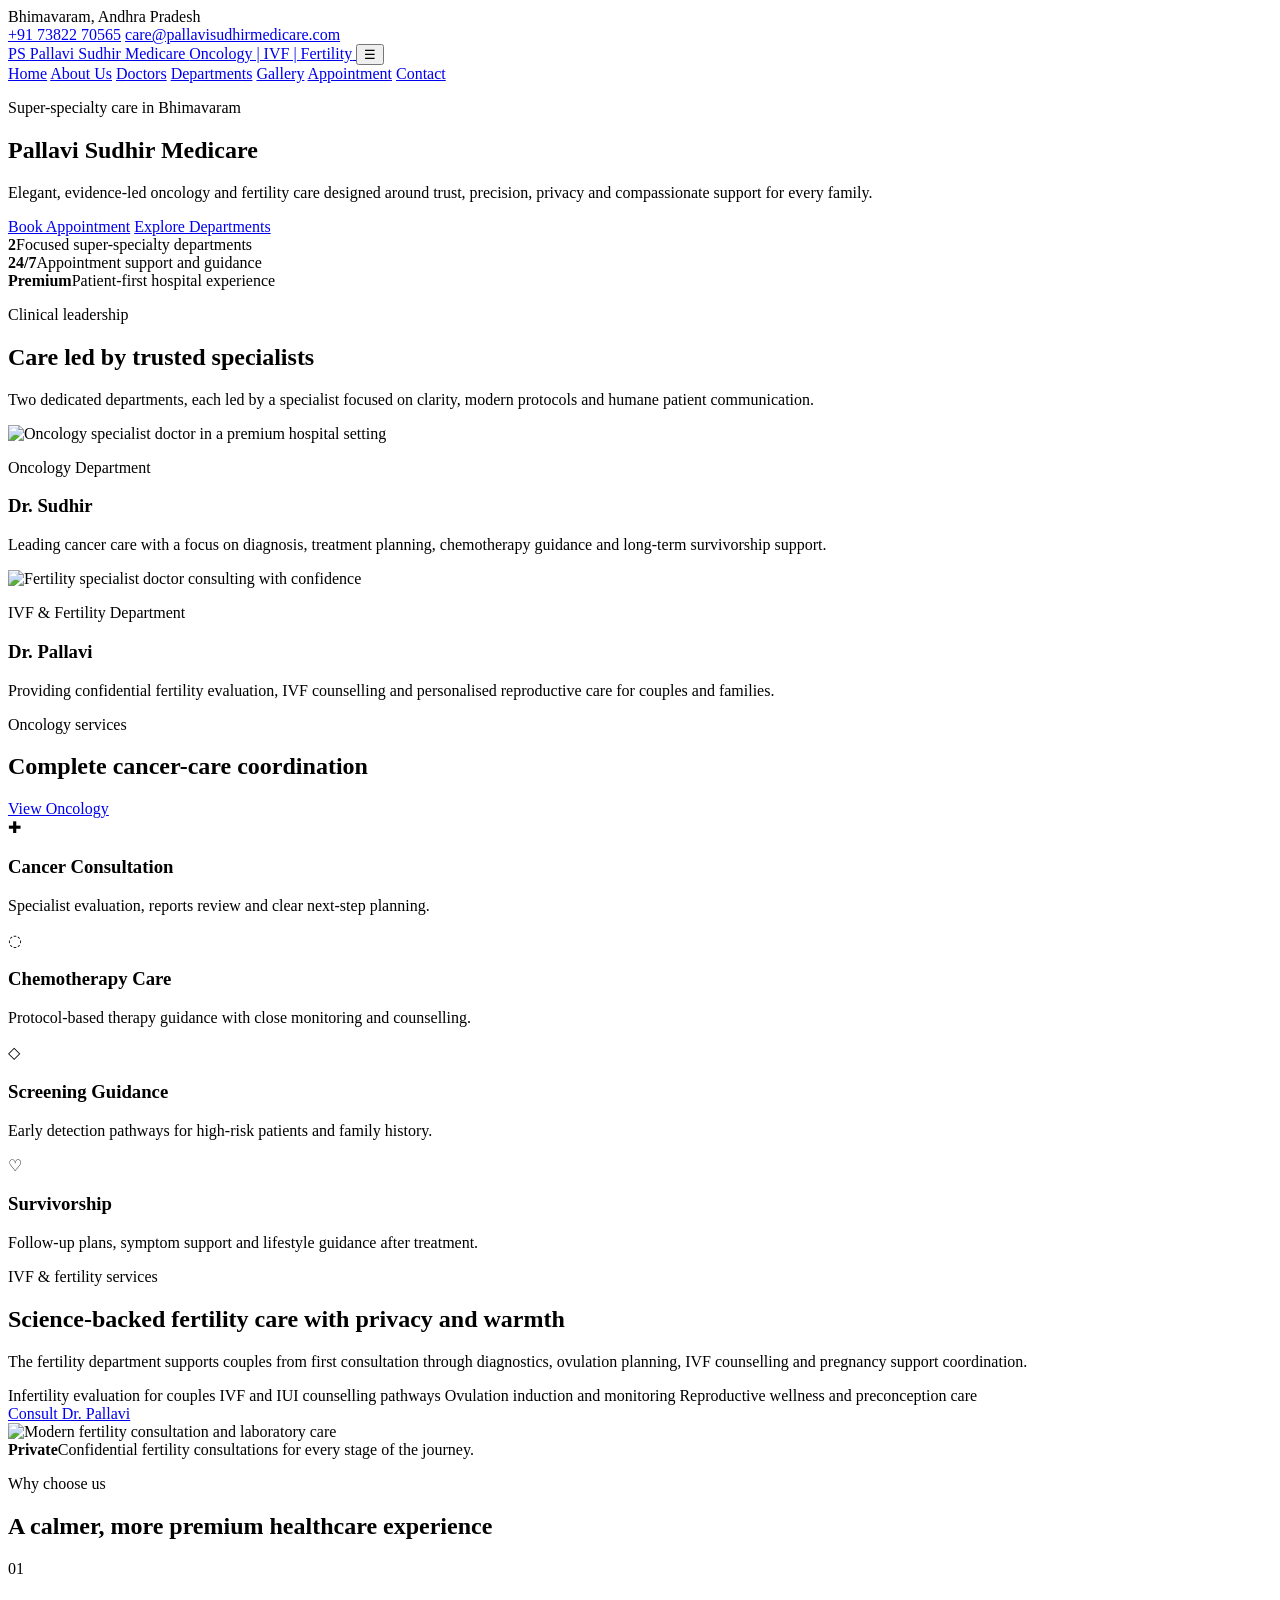
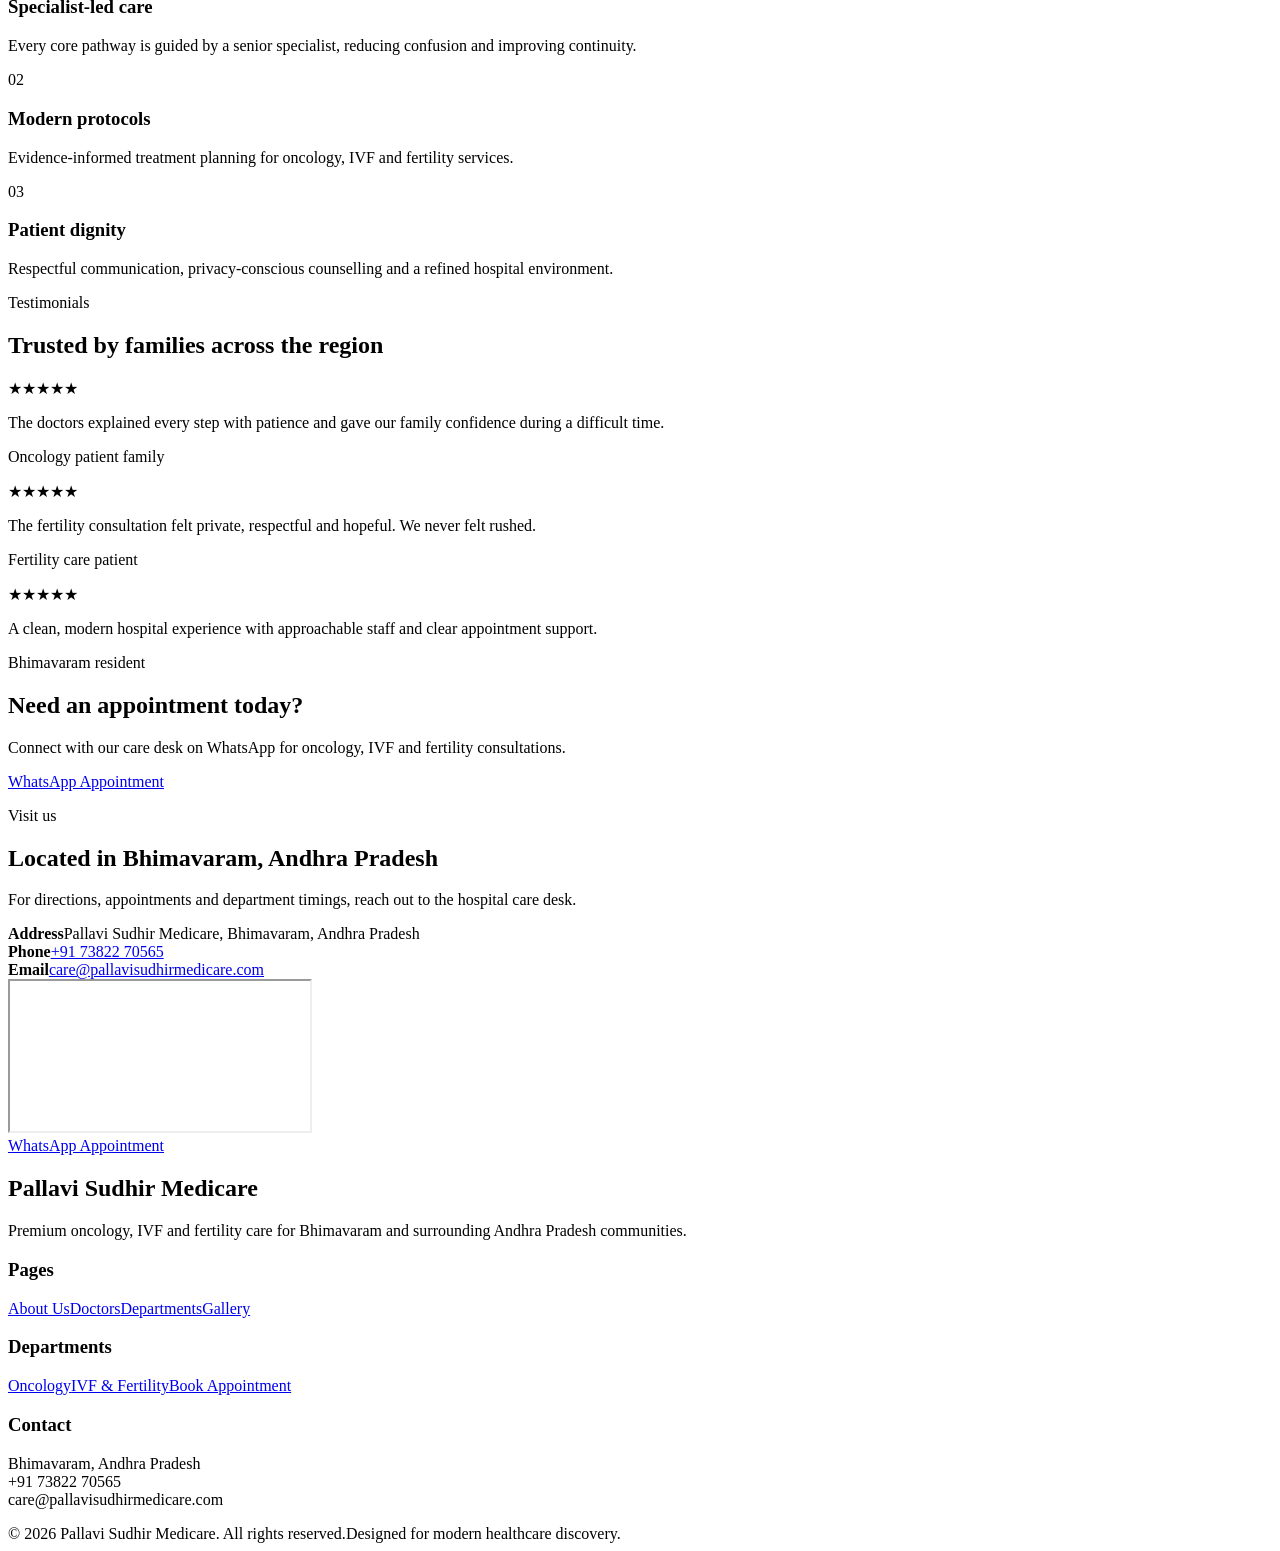
==== index.html @ 3f9d1e71 "Add files via upload" ====
<!doctype html>
<html lang="en">
<head>
  <meta charset="utf-8">
  <meta name="viewport" content="width=device-width, initial-scale=1">
  <title>Pallavi Sudhir Medicare | Oncology, IVF & Fertility Hospital in Bhimavaram</title>
  <meta name="description" content="Pallavi Sudhir Medicare in Bhimavaram, Andhra Pradesh offers advanced oncology care led by Dr. Sudhir and IVF & fertility care led by Dr. Pallavi.">
  <meta name="keywords" content="Pallavi Sudhir Medicare, Bhimavaram hospital, oncology Bhimavaram, IVF Bhimavaram, fertility specialist Andhra Pradesh">
  <meta property="og:title" content="Pallavi Sudhir Medicare">
  <meta property="og:description" content="Premium oncology, IVF and fertility care in Bhimavaram, Andhra Pradesh.">
  <meta property="og:type" content="website">
  <link rel="preconnect" href="https://fonts.googleapis.com">
  <link rel="preconnect" href="https://fonts.gstatic.com" crossorigin>
  <link href="https://fonts.googleapis.com/css2?family=Inter:wght@400;600;700;800;900&family=Playfair+Display:wght@700;800&display=swap" rel="stylesheet">
  <link rel="stylesheet" href="assets/css/styles.css">
</head>
<body>
  <header class="topbar">
    <div class="container">
      <span>Bhimavaram, Andhra Pradesh</span>
      <div class="topbar-links">
        <a href="tel:+917382270565">+91 73822 70565</a>
        <a href="mailto:care@pallavisudhirmedicare.com">care@pallavisudhirmedicare.com</a>
      </div>
    </div>
  </header>

  <nav class="nav" aria-label="Main navigation">
    <div class="container">
      <a class="brand" href="index.html" aria-label="Pallavi Sudhir Medicare home">
        <span class="brand-mark">PS</span>
        <span class="brand-name">Pallavi Sudhir Medicare <span class="brand-line">Oncology | IVF | Fertility</span></span>
      </a>
      <button class="menu-toggle" type="button" aria-expanded="false" aria-label="Open menu">☰</button>
      <div class="nav-links">
        <a class="active" href="index.html">Home</a>
        <a href="about.html">About Us</a>
        <a href="doctors.html">Doctors</a>
        <a href="departments.html">Departments</a>
        <a href="gallery.html">Gallery</a>
        <a href="appointment.html">Appointment</a>
        <a href="contact.html">Contact</a>
      </div>
    </div>
  </nav>

  <main>
    <section class="hero">
      <div class="container hero-content">
        <p class="eyebrow">Super-specialty care in Bhimavaram</p>
        <h1>Pallavi Sudhir Medicare</h1>
        <p>Elegant, evidence-led oncology and fertility care designed around trust, precision, privacy and compassionate support for every family.</p>
        <div class="hero-actions">
          <a class="btn btn-primary" href="appointment.html">Book Appointment</a>
          <a class="btn btn-light" href="departments.html">Explore Departments</a>
        </div>
      </div>
    </section>

    <div class="hero-stats" aria-label="Hospital highlights">
      <div class="stat"><strong>2</strong><span>Focused super-specialty departments</span></div>
      <div class="stat"><strong>24/7</strong><span>Appointment support and guidance</span></div>
      <div class="stat"><strong>Premium</strong><span>Patient-first hospital experience</span></div>
    </div>

    <section class="section" id="doctors">
      <div class="container">
        <div class="section-head">
          <div>
            <p class="section-kicker">Clinical leadership</p>
            <h2>Care led by trusted specialists</h2>
          </div>
          <p>Two dedicated departments, each led by a specialist focused on clarity, modern protocols and humane patient communication.</p>
        </div>
        <div class="grid-2">
          <article class="card doctor-card">
            <img src="https://images.unsplash.com/photo-1622253692010-333f2da6031d?auto=format&fit=crop&w=900&q=85" alt="Oncology specialist doctor in a premium hospital setting">
            <div class="card-body">
              <p class="doctor-meta">Oncology Department</p>
              <h3>Dr. Sudhir</h3>
              <p>Leading cancer care with a focus on diagnosis, treatment planning, chemotherapy guidance and long-term survivorship support.</p>
            </div>
          </article>
          <article class="card doctor-card">
            <img src="https://images.unsplash.com/photo-1559839734-2b71ea197ec2?auto=format&fit=crop&w=900&q=85" alt="Fertility specialist doctor consulting with confidence">
            <div class="card-body">
              <p class="doctor-meta">IVF & Fertility Department</p>
              <h3>Dr. Pallavi</h3>
              <p>Providing confidential fertility evaluation, IVF counselling and personalised reproductive care for couples and families.</p>
            </div>
          </article>
        </div>
      </div>
    </section>

    <section class="section section-soft">
      <div class="container">
        <div class="section-head">
          <div>
            <p class="section-kicker">Oncology services</p>
            <h2>Complete cancer-care coordination</h2>
          </div>
          <a class="btn btn-outline" href="departments.html#oncology">View Oncology</a>
        </div>
        <div class="grid-4">
          <article class="card service-card"><div class="icon">✚</div><h3>Cancer Consultation</h3><p>Specialist evaluation, reports review and clear next-step planning.</p></article>
          <article class="card service-card"><div class="icon">◌</div><h3>Chemotherapy Care</h3><p>Protocol-based therapy guidance with close monitoring and counselling.</p></article>
          <article class="card service-card"><div class="icon">◇</div><h3>Screening Guidance</h3><p>Early detection pathways for high-risk patients and family history.</p></article>
          <article class="card service-card"><div class="icon">♡</div><h3>Survivorship</h3><p>Follow-up plans, symptom support and lifestyle guidance after treatment.</p></article>
        </div>
      </div>
    </section>

    <section class="section">
      <div class="container split">
        <div>
          <p class="section-kicker">IVF & fertility services</p>
          <h2>Science-backed fertility care with privacy and warmth</h2>
          <p class="lead">The fertility department supports couples from first consultation through diagnostics, ovulation planning, IVF counselling and pregnancy support coordination.</p>
          <div class="feature-list">
            <span>Infertility evaluation for couples</span>
            <span>IVF and IUI counselling pathways</span>
            <span>Ovulation induction and monitoring</span>
            <span>Reproductive wellness and preconception care</span>
          </div>
          <div class="section-actions">
            <a class="btn btn-primary" href="appointment.html">Consult Dr. Pallavi</a>
          </div>
        </div>
        <div class="image-stack">
          <img src="https://images.unsplash.com/photo-1579684385127-1ef15d508118?auto=format&fit=crop&w=1100&q=85" alt="Modern fertility consultation and laboratory care">
          <div class="floating-panel"><strong>Private</strong><span>Confidential fertility consultations for every stage of the journey.</span></div>
        </div>
      </div>
    </section>

    <section class="section section-soft">
      <div class="container">
        <div class="section-head">
          <div>
            <p class="section-kicker">Why choose us</p>
            <h2>A calmer, more premium healthcare experience</h2>
          </div>
        </div>
        <div class="grid-3">
          <article class="card service-card"><div class="icon">01</div><h3>Specialist-led care</h3><p>Every core pathway is guided by a senior specialist, reducing confusion and improving continuity.</p></article>
          <article class="card service-card"><div class="icon">02</div><h3>Modern protocols</h3><p>Evidence-informed treatment planning for oncology, IVF and fertility services.</p></article>
          <article class="card service-card"><div class="icon">03</div><h3>Patient dignity</h3><p>Respectful communication, privacy-conscious counselling and a refined hospital environment.</p></article>
        </div>
      </div>
    </section>

    <section class="section">
      <div class="container">
        <div class="section-head">
          <div>
            <p class="section-kicker">Testimonials</p>
            <h2>Trusted by families across the region</h2>
          </div>
        </div>
        <div class="grid-3">
          <article class="card testimonial"><div class="stars">★★★★★</div><p class="quote">The doctors explained every step with patience and gave our family confidence during a difficult time.</p><p class="author">Oncology patient family</p></article>
          <article class="card testimonial"><div class="stars">★★★★★</div><p class="quote">The fertility consultation felt private, respectful and hopeful. We never felt rushed.</p><p class="author">Fertility care patient</p></article>
          <article class="card testimonial"><div class="stars">★★★★★</div><p class="quote">A clean, modern hospital experience with approachable staff and clear appointment support.</p><p class="author">Bhimavaram resident</p></article>
        </div>
      </div>
    </section>

    <section class="cta-band">
      <div class="container">
        <div>
          <h2>Need an appointment today?</h2>
          <p>Connect with our care desk on WhatsApp for oncology, IVF and fertility consultations.</p>
        </div>
        <a class="btn btn-light" href="https://wa.me/917382270565?text=Hello%20Pallavi%20Sudhir%20Medicare%2C%20I%20would%20like%20to%20book%20an%20appointment.">WhatsApp Appointment</a>
      </div>
    </section>

    <section class="section" id="contact">
      <div class="container grid-2">
        <div>
          <p class="section-kicker">Visit us</p>
          <h2>Located in Bhimavaram, Andhra Pradesh</h2>
          <p class="lead">For directions, appointments and department timings, reach out to the hospital care desk.</p>
          <div class="card contact-card">
            <div class="contact-line"><strong>Address</strong><span>Pallavi Sudhir Medicare, Bhimavaram, Andhra Pradesh</span></div>
            <div class="contact-line"><strong>Phone</strong><a href="tel:+917382270565">+91 73822 70565</a></div>
            <div class="contact-line"><strong>Email</strong><a href="mailto:care@pallavisudhirmedicare.com">care@pallavisudhirmedicare.com</a></div>
          </div>
        </div>
        <iframe class="map" title="Google Map to Pallavi Sudhir Medicare in Bhimavaram" loading="lazy" allowfullscreen src="https://www.google.com/maps?q=Bhimavaram%2C%20Andhra%20Pradesh&output=embed"></iframe>
      </div>
    </section>
  </main>

  <a class="btn whatsapp-float" href="https://wa.me/917382270565?text=Hello%20Pallavi%20Sudhir%20Medicare%2C%20I%20would%20like%20to%20book%20an%20appointment." aria-label="Book appointment on WhatsApp">WhatsApp Appointment</a>

  <footer class="footer">
    <div class="container">
      <div class="footer-grid">
        <div><h2>Pallavi Sudhir Medicare</h2><p>Premium oncology, IVF and fertility care for Bhimavaram and surrounding Andhra Pradesh communities.</p></div>
        <div><h3>Pages</h3><a href="about.html">About Us</a><a href="doctors.html">Doctors</a><a href="departments.html">Departments</a><a href="gallery.html">Gallery</a></div>
        <div><h3>Departments</h3><a href="departments.html#oncology">Oncology</a><a href="departments.html#fertility">IVF & Fertility</a><a href="appointment.html">Book Appointment</a></div>
        <div><h3>Contact</h3><p>Bhimavaram, Andhra Pradesh<br>+91 73822 70565<br>care@pallavisudhirmedicare.com</p></div>
      </div>
      <div class="footer-bottom"><span>© 2026 Pallavi Sudhir Medicare. All rights reserved.</span><span>Designed for modern healthcare discovery.</span></div>
    </div>
  </footer>
  <script src="assets/js/main.js"></script>
</body>
</html>
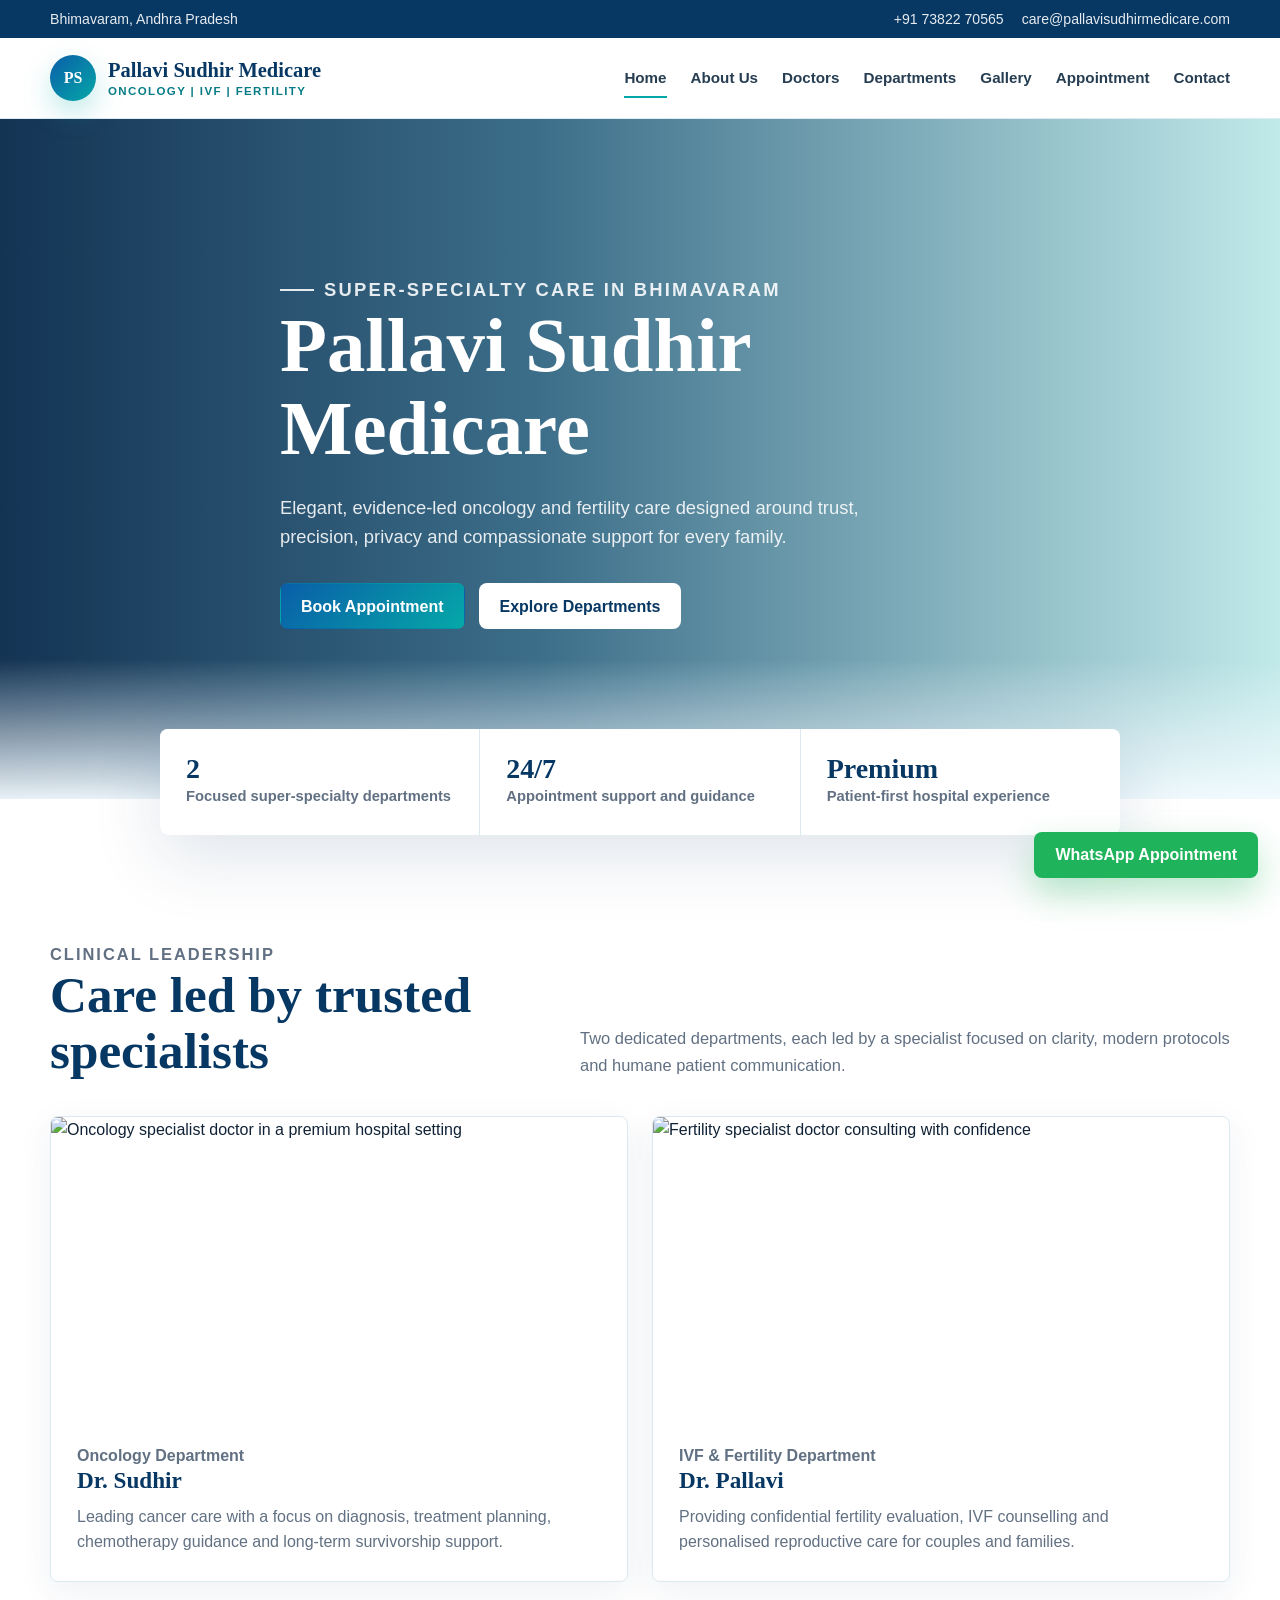
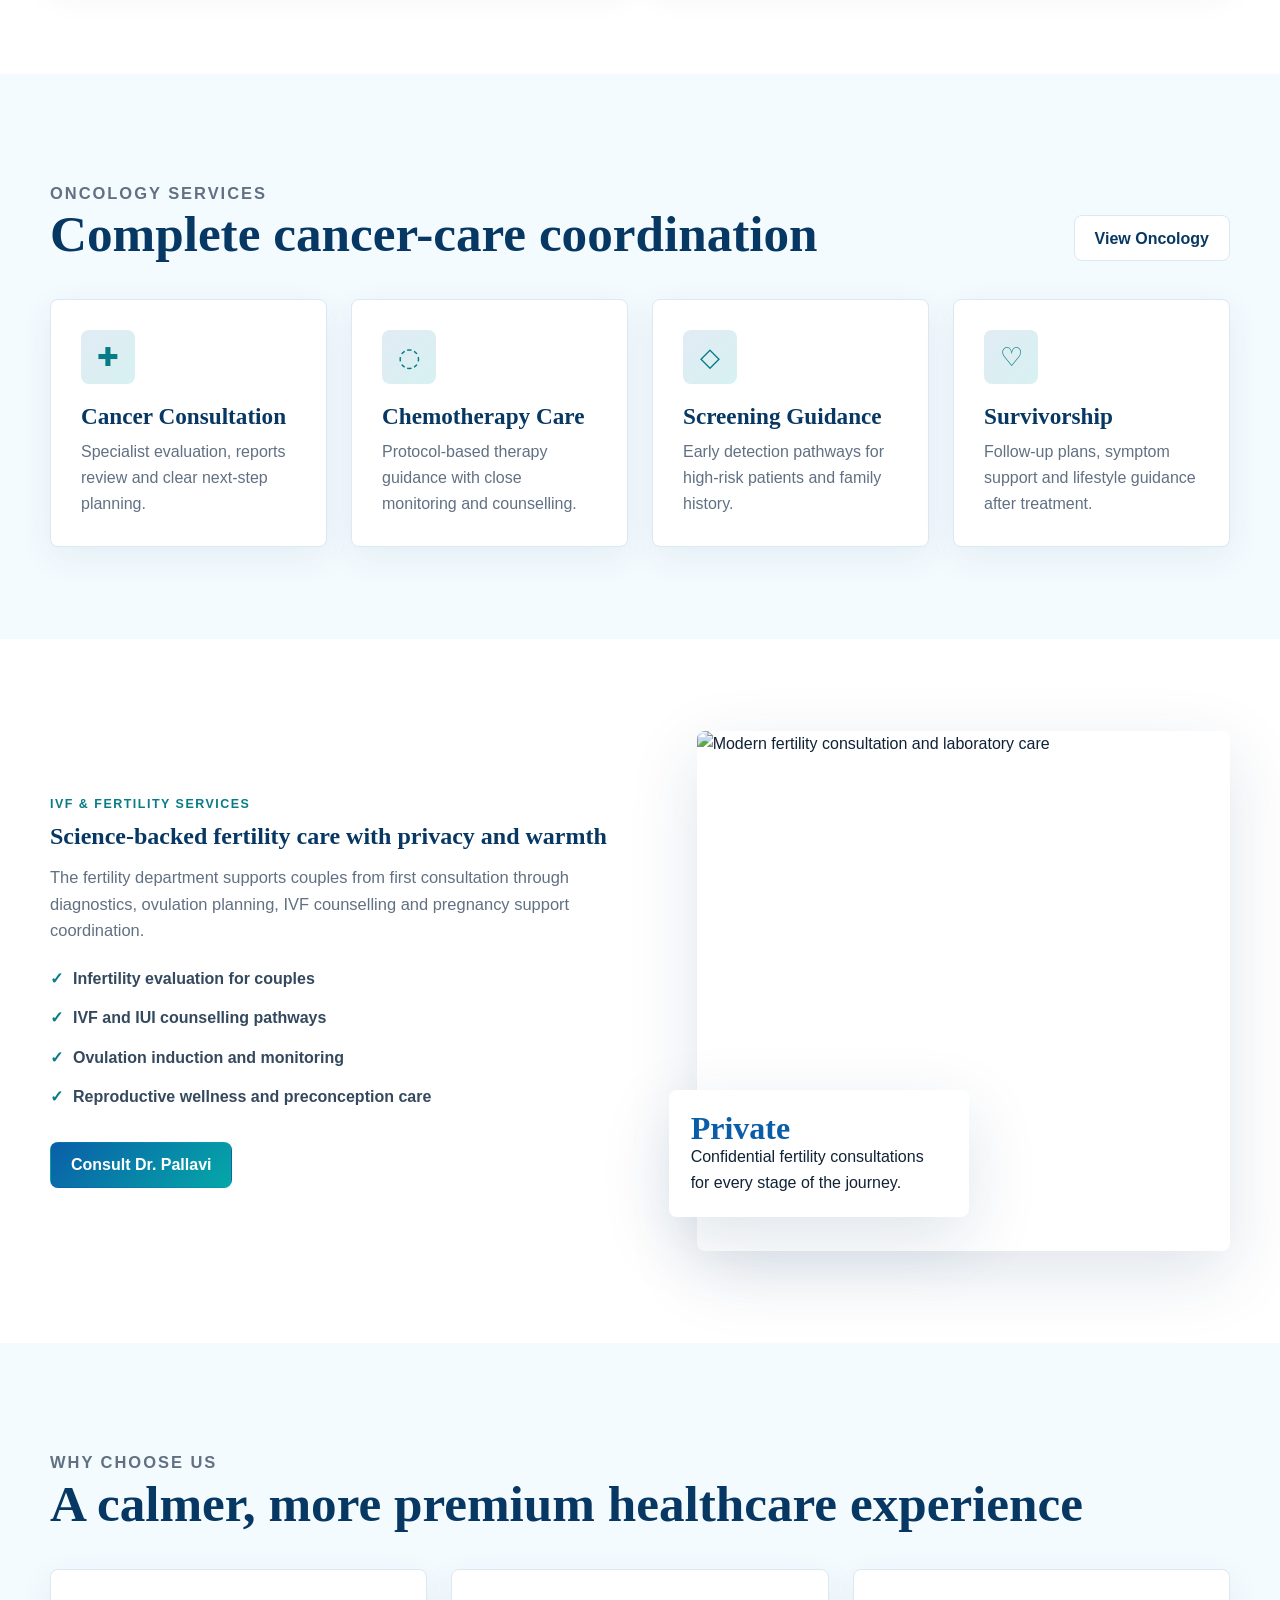
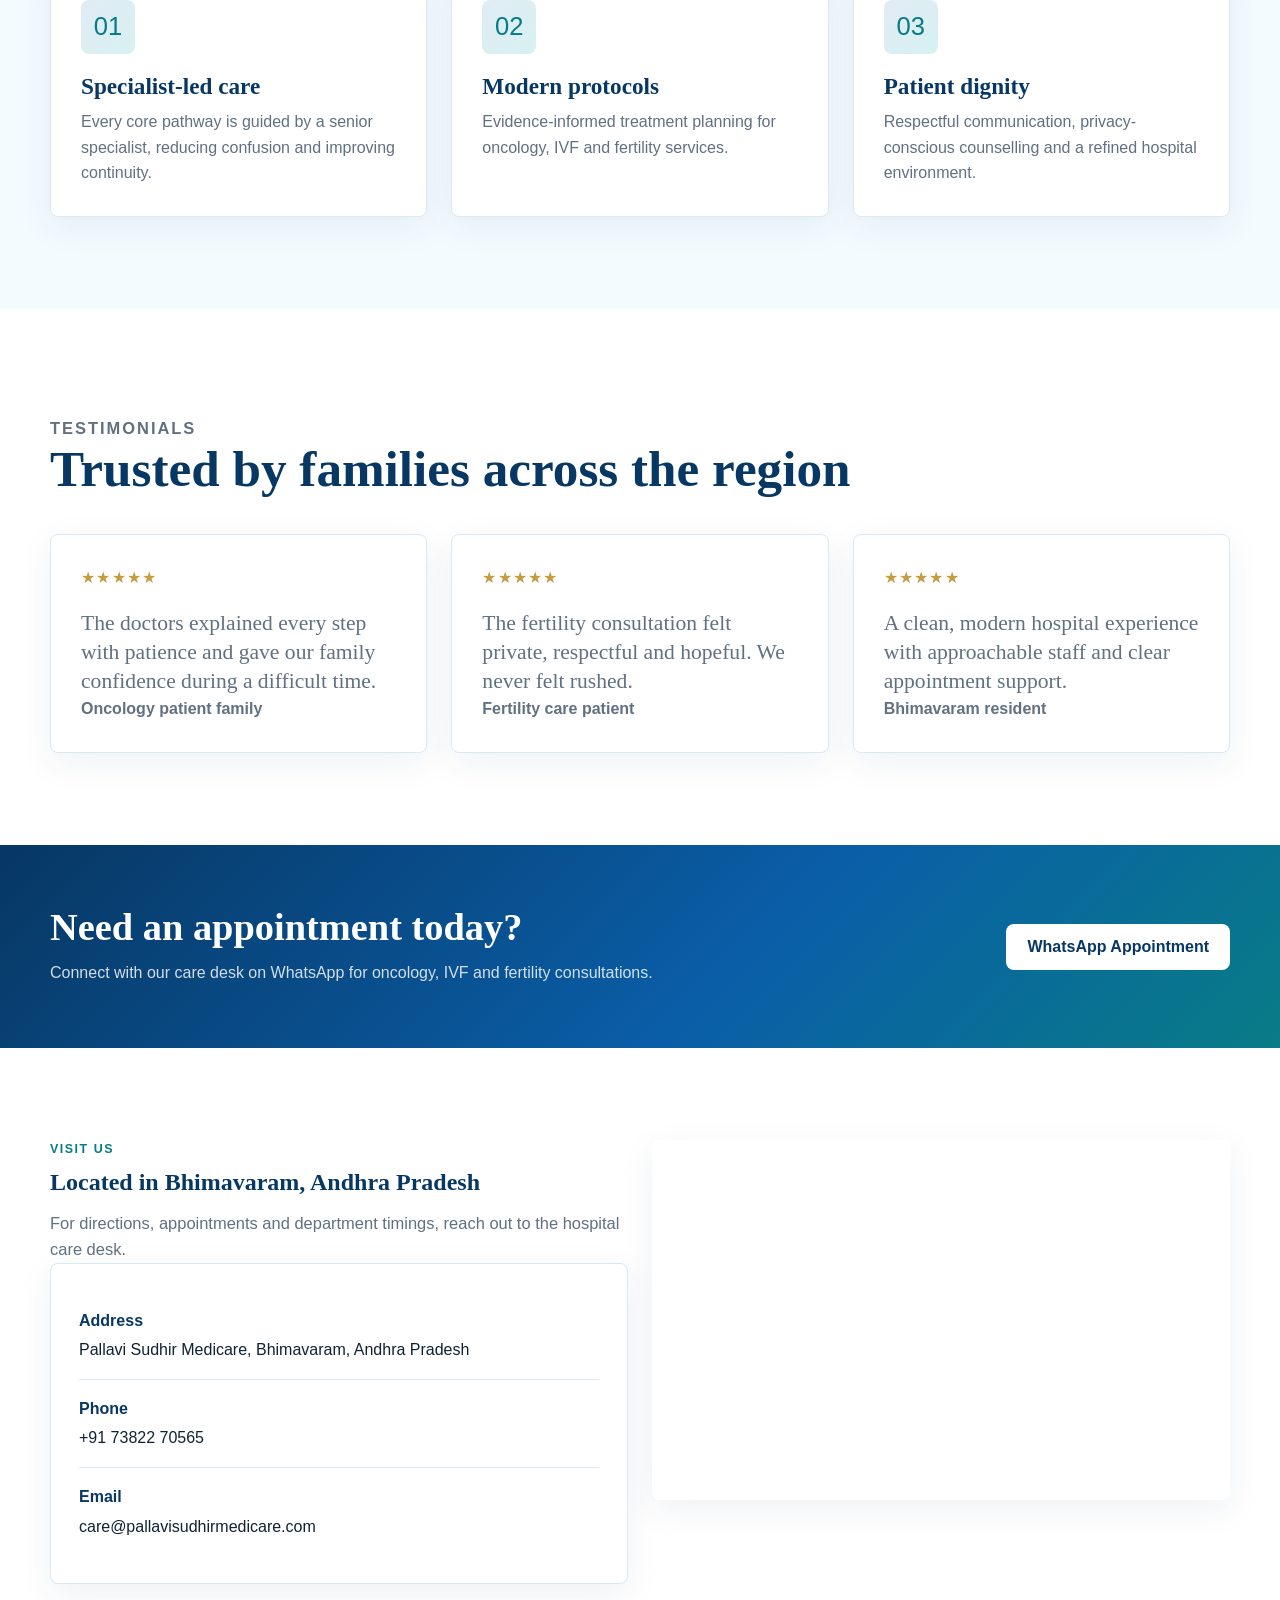
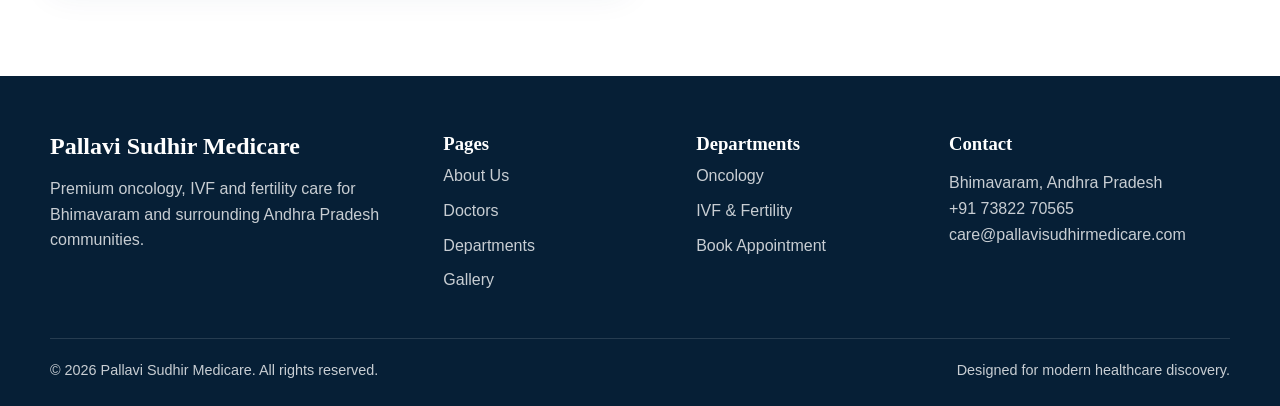
==== commit d6f89938: "Update index.html" ====
--- a/index.html
+++ b/index.html
@@ -12,7 +12,7 @@
   <link rel="preconnect" href="https://fonts.googleapis.com">
   <link rel="preconnect" href="https://fonts.gstatic.com" crossorigin>
   <link href="https://fonts.googleapis.com/css2?family=Inter:wght@400;600;700;800;900&family=Playfair+Display:wght@700;800&display=swap" rel="stylesheet">
-  <link rel="stylesheet" href="assets/css/styles.css">
+  <link rel="stylesheet" href="styles.css">
 </head>
 <body>
   <header class="topbar">
@@ -206,6 +206,6 @@
       <div class="footer-bottom"><span>© 2026 Pallavi Sudhir Medicare. All rights reserved.</span><span>Designed for modern healthcare discovery.</span></div>
     </div>
   </footer>
-  <script src="assets/js/main.js"></script>
+  <script src="main.js"></script>
 </body>
 </html>
--- a/styles.css
+++ b/styles.css
@@ -0,0 +1,799 @@
+:root {
+  --navy: #073763;
+  --blue: #0a5ea8;
+  --teal: #05a8a8;
+  --teal-dark: #087c86;
+  --ink: #102235;
+  --muted: #617082;
+  --line: #dbe9f2;
+  --soft: #f4fbff;
+  --white: #ffffff;
+  --gold: #c89a42;
+  --shadow: 0 22px 70px rgba(7, 55, 99, 0.13);
+  --radius: 8px;
+  --max: 1180px;
+}
+
+* { box-sizing: border-box; }
+
+html {
+  scroll-behavior: smooth;
+}
+
+body {
+  margin: 0;
+  font-family: Inter, Arial, sans-serif;
+  color: var(--ink);
+  background: var(--white);
+  line-height: 1.6;
+}
+
+img {
+  display: block;
+  max-width: 100%;
+}
+
+a {
+  color: inherit;
+  text-decoration: none;
+}
+
+.container {
+  width: min(var(--max), calc(100% - 40px));
+  margin: 0 auto;
+}
+
+.topbar {
+  background: var(--navy);
+  color: rgba(255, 255, 255, 0.9);
+  font-size: 0.88rem;
+}
+
+.topbar .container,
+.nav .container {
+  display: flex;
+  align-items: center;
+  justify-content: space-between;
+  gap: 18px;
+}
+
+.topbar .container {
+  min-height: 38px;
+}
+
+.topbar-links {
+  display: flex;
+  gap: 18px;
+  flex-wrap: wrap;
+}
+
+.nav {
+  position: sticky;
+  top: 0;
+  z-index: 30;
+  background: rgba(255, 255, 255, 0.95);
+  backdrop-filter: blur(16px);
+  border-bottom: 1px solid rgba(219, 233, 242, 0.9);
+}
+
+.brand {
+  display: flex;
+  align-items: center;
+  gap: 12px;
+  min-height: 76px;
+}
+
+.brand-mark {
+  width: 46px;
+  height: 46px;
+  display: grid;
+  place-items: center;
+  border-radius: 50%;
+  color: var(--white);
+  font-family: "Playfair Display", Georgia, serif;
+  font-weight: 700;
+  background: linear-gradient(135deg, var(--blue), var(--teal));
+  box-shadow: 0 12px 28px rgba(5, 168, 168, 0.25);
+}
+
+.brand-name {
+  font-family: "Playfair Display", Georgia, serif;
+  font-size: 1.28rem;
+  font-weight: 700;
+  line-height: 1.1;
+  color: var(--navy);
+}
+
+.brand-line {
+  display: block;
+  color: var(--teal-dark);
+  font-family: Inter, Arial, sans-serif;
+  font-size: 0.72rem;
+  font-weight: 700;
+  letter-spacing: 0.12em;
+  text-transform: uppercase;
+  margin-top: 3px;
+}
+
+.nav-links {
+  display: flex;
+  align-items: center;
+  gap: 24px;
+  font-weight: 700;
+  font-size: 0.95rem;
+  color: #263d52;
+}
+
+.nav-links a {
+  padding: 28px 0;
+  position: relative;
+}
+
+.nav-links a::after {
+  content: "";
+  position: absolute;
+  left: 0;
+  right: 0;
+  bottom: 20px;
+  height: 2px;
+  transform: scaleX(0);
+  transform-origin: left;
+  background: var(--teal);
+  transition: transform 180ms ease;
+}
+
+.nav-links a:hover::after,
+.nav-links a.active::after {
+  transform: scaleX(1);
+}
+
+.menu-toggle {
+  display: none;
+  width: 42px;
+  height: 42px;
+  border: 1px solid var(--line);
+  border-radius: var(--radius);
+  background: var(--white);
+  color: var(--navy);
+  font-size: 1.35rem;
+}
+
+.btn {
+  display: inline-flex;
+  align-items: center;
+  justify-content: center;
+  gap: 10px;
+  min-height: 46px;
+  padding: 0 20px;
+  border-radius: var(--radius);
+  border: 1px solid transparent;
+  font-weight: 800;
+  cursor: pointer;
+  transition: transform 180ms ease, box-shadow 180ms ease, background 180ms ease;
+}
+
+.btn:hover {
+  transform: translateY(-1px);
+  box-shadow: 0 14px 30px rgba(7, 55, 99, 0.16);
+}
+
+.btn-primary {
+  background: linear-gradient(135deg, var(--blue), var(--teal));
+  color: var(--white);
+}
+
+.btn-light {
+  background: var(--white);
+  color: var(--navy);
+  border-color: rgba(255, 255, 255, 0.5);
+}
+
+.btn-outline {
+  border-color: var(--line);
+  color: var(--navy);
+  background: var(--white);
+}
+
+.hero {
+  position: relative;
+  min-height: 680px;
+  display: grid;
+  align-items: center;
+  overflow: hidden;
+  color: var(--white);
+  background:
+    linear-gradient(90deg, rgba(5, 39, 73, 0.94), rgba(5, 69, 104, 0.78) 42%, rgba(5, 168, 168, 0.25)),
+    url("https://images.unsplash.com/photo-1631217872822-7a7584bc6b87?auto=format&fit=crop&w=1800&q=85") center right / cover;
+}
+
+.hero::after {
+  content: "";
+  position: absolute;
+  inset: auto 0 0;
+  height: 140px;
+  background: linear-gradient(180deg, transparent, rgba(244, 251, 255, 0.95));
+}
+
+.hero-content {
+  position: relative;
+  z-index: 1;
+  max-width: 720px;
+  padding: 94px 0 130px;
+}
+
+.eyebrow {
+  display: inline-flex;
+  align-items: center;
+  gap: 10px;
+  margin: 0 0 18px;
+  color: var(--teal);
+  font-weight: 900;
+  letter-spacing: 0.12em;
+  text-transform: uppercase;
+  font-size: 0.8rem;
+}
+
+.eyebrow::before {
+  content: "";
+  width: 34px;
+  height: 2px;
+  background: currentColor;
+}
+
+h1,
+h2,
+h3 {
+  font-family: "Playfair Display", Georgia, serif;
+  color: var(--navy);
+  line-height: 1.08;
+  margin: 0;
+}
+
+.hero h1 {
+  color: var(--white);
+  font-size: clamp(2.7rem, 6vw, 5.8rem);
+  max-width: 760px;
+  letter-spacing: 0;
+}
+
+.hero p {
+  margin: 22px 0 0;
+  max-width: 640px;
+  font-size: 1.15rem;
+  color: rgba(255, 255, 255, 0.88);
+}
+
+.hero-actions,
+.section-actions {
+  display: flex;
+  align-items: center;
+  flex-wrap: wrap;
+  gap: 14px;
+  margin-top: 32px;
+}
+
+.hero-stats {
+  display: grid;
+  grid-template-columns: repeat(3, 1fr);
+  gap: 1px;
+  width: min(960px, calc(100% - 40px));
+  margin: -70px auto 0;
+  position: relative;
+  z-index: 3;
+  border-radius: var(--radius);
+  overflow: hidden;
+  box-shadow: var(--shadow);
+  background: var(--line);
+}
+
+.stat {
+  background: var(--white);
+  padding: 26px;
+}
+
+.stat strong {
+  display: block;
+  color: var(--navy);
+  font-size: 1.75rem;
+  line-height: 1;
+  font-family: "Playfair Display", Georgia, serif;
+}
+
+.stat span {
+  color: var(--muted);
+  font-weight: 700;
+  font-size: 0.92rem;
+}
+
+.section {
+  padding: 92px 0;
+}
+
+.section-soft {
+  background: var(--soft);
+}
+
+.section-head {
+  display: flex;
+  align-items: end;
+  justify-content: space-between;
+  gap: 30px;
+  margin-bottom: 38px;
+}
+
+.section-kicker {
+  color: var(--teal-dark);
+  font-weight: 900;
+  letter-spacing: 0.12em;
+  text-transform: uppercase;
+  font-size: 0.78rem;
+  margin: 0 0 10px;
+}
+
+.section-head h2,
+.page-hero h1 {
+  font-size: clamp(2rem, 4vw, 3.5rem);
+}
+
+.section-head p,
+.lead {
+  max-width: 650px;
+  color: var(--muted);
+  margin: 14px 0 0;
+  font-size: 1.03rem;
+}
+
+.grid-2,
+.grid-3,
+.grid-4 {
+  display: grid;
+  gap: 24px;
+}
+
+.grid-2 { grid-template-columns: repeat(2, 1fr); }
+.grid-3 { grid-template-columns: repeat(3, 1fr); }
+.grid-4 { grid-template-columns: repeat(4, 1fr); }
+
+.card {
+  background: var(--white);
+  border: 1px solid var(--line);
+  border-radius: var(--radius);
+  overflow: hidden;
+  box-shadow: 0 10px 35px rgba(7, 55, 99, 0.07);
+}
+
+.card-body {
+  padding: 26px;
+}
+
+.card h3 {
+  font-size: 1.45rem;
+  margin-bottom: 10px;
+}
+
+.card p {
+  color: var(--muted);
+  margin: 0;
+}
+
+.doctor-card img,
+.gallery-card img {
+  width: 100%;
+  height: 300px;
+  object-fit: cover;
+}
+
+.doctor-meta {
+  color: var(--teal-dark);
+  font-weight: 900;
+  margin-bottom: 12px;
+}
+
+.service-card {
+  padding: 30px;
+  min-height: 100%;
+}
+
+.icon {
+  width: 54px;
+  height: 54px;
+  display: grid;
+  place-items: center;
+  border-radius: var(--radius);
+  background: linear-gradient(135deg, rgba(10, 94, 168, 0.12), rgba(5, 168, 168, 0.16));
+  color: var(--teal-dark);
+  font-size: 1.6rem;
+  margin-bottom: 20px;
+}
+
+.feature-list {
+  display: grid;
+  gap: 14px;
+  margin-top: 22px;
+}
+
+.feature-list span,
+.check-item {
+  display: flex;
+  gap: 10px;
+  color: #34495e;
+  font-weight: 700;
+}
+
+.feature-list span::before,
+.check-item::before {
+  content: "✓";
+  color: var(--teal-dark);
+  font-weight: 900;
+}
+
+.split {
+  display: grid;
+  grid-template-columns: 1fr 0.9fr;
+  gap: 54px;
+  align-items: center;
+}
+
+.image-stack {
+  position: relative;
+}
+
+.image-stack img {
+  width: 100%;
+  height: 520px;
+  object-fit: cover;
+  border-radius: var(--radius);
+  box-shadow: var(--shadow);
+}
+
+.floating-panel {
+  position: absolute;
+  left: -28px;
+  bottom: 34px;
+  width: min(300px, 80%);
+  padding: 22px;
+  border-radius: var(--radius);
+  background: var(--white);
+  box-shadow: var(--shadow);
+}
+
+.floating-panel strong {
+  display: block;
+  font-size: 2rem;
+  line-height: 1;
+  color: var(--blue);
+  font-family: "Playfair Display", Georgia, serif;
+}
+
+.testimonial {
+  padding: 30px;
+}
+
+.stars {
+  color: var(--gold);
+  letter-spacing: 0.08em;
+  margin-bottom: 18px;
+}
+
+.quote {
+  font-family: "Playfair Display", Georgia, serif;
+  font-size: 1.35rem;
+  color: var(--navy);
+  line-height: 1.35;
+}
+
+.author {
+  margin-top: 18px;
+  color: var(--muted);
+  font-weight: 800;
+}
+
+.cta-band {
+  background: linear-gradient(135deg, var(--navy), var(--blue) 58%, var(--teal-dark));
+  color: var(--white);
+  padding: 62px 0;
+}
+
+.cta-band .container {
+  display: flex;
+  justify-content: space-between;
+  align-items: center;
+  gap: 28px;
+}
+
+.cta-band h2 {
+  color: var(--white);
+  font-size: clamp(1.8rem, 3vw, 3rem);
+}
+
+.cta-band p {
+  color: rgba(255, 255, 255, 0.82);
+  margin: 12px 0 0;
+  max-width: 680px;
+}
+
+.page-hero {
+  padding: 90px 0;
+  background:
+    linear-gradient(90deg, rgba(7, 55, 99, 0.94), rgba(5, 168, 168, 0.74)),
+    url("https://images.unsplash.com/photo-1586773860418-d37222d8fce3?auto=format&fit=crop&w=1600&q=85") center / cover;
+  color: var(--white);
+}
+
+.page-hero h1,
+.page-hero .lead,
+.page-hero .section-kicker {
+  color: var(--white);
+}
+
+.page-hero .lead {
+  color: rgba(255, 255, 255, 0.86);
+}
+
+.form {
+  display: grid;
+  gap: 16px;
+}
+
+.form-grid {
+  display: grid;
+  grid-template-columns: repeat(2, 1fr);
+  gap: 16px;
+}
+
+label {
+  display: grid;
+  gap: 8px;
+  font-weight: 800;
+  color: var(--navy);
+}
+
+input,
+select,
+textarea {
+  width: 100%;
+  border: 1px solid var(--line);
+  border-radius: var(--radius);
+  padding: 14px 15px;
+  font: inherit;
+  color: var(--ink);
+  background: var(--white);
+}
+
+textarea {
+  min-height: 132px;
+  resize: vertical;
+}
+
+.map {
+  width: 100%;
+  height: 360px;
+  border: 0;
+  border-radius: var(--radius);
+  box-shadow: 0 10px 35px rgba(7, 55, 99, 0.07);
+}
+
+.contact-card {
+  padding: 28px;
+}
+
+.contact-line {
+  display: grid;
+  gap: 4px;
+  padding: 16px 0;
+  border-bottom: 1px solid var(--line);
+}
+
+.contact-line:last-child {
+  border-bottom: 0;
+}
+
+.contact-line strong {
+  color: var(--navy);
+}
+
+.whatsapp-float {
+  position: fixed;
+  right: 22px;
+  bottom: 22px;
+  z-index: 40;
+  background: #1fb45b;
+  color: var(--white);
+  box-shadow: 0 15px 35px rgba(31, 180, 91, 0.32);
+}
+
+.footer {
+  background: #061f36;
+  color: rgba(255, 255, 255, 0.78);
+  padding: 58px 0 24px;
+}
+
+.footer h3,
+.footer h2 {
+  color: var(--white);
+}
+
+.footer-grid {
+  display: grid;
+  grid-template-columns: 1.3fr 0.8fr 0.8fr 1fr;
+  gap: 28px;
+  padding-bottom: 36px;
+  border-bottom: 1px solid rgba(255, 255, 255, 0.13);
+}
+
+.footer a {
+  display: block;
+  margin: 9px 0;
+  color: rgba(255, 255, 255, 0.78);
+}
+
+.footer-bottom {
+  padding-top: 20px;
+  display: flex;
+  justify-content: space-between;
+  gap: 16px;
+  flex-wrap: wrap;
+  font-size: 0.9rem;
+}
+
+.gallery-card img {
+  height: 260px;
+}
+
+.timeline {
+  display: grid;
+  gap: 18px;
+}
+
+.timeline-item {
+  border-left: 3px solid var(--teal);
+  padding-left: 20px;
+}
+
+.sr-only {
+  position: absolute;
+  width: 1px;
+  height: 1px;
+  padding: 0;
+  margin: -1px;
+  overflow: hidden;
+  clip: rect(0, 0, 0, 0);
+  white-space: nowrap;
+  border: 0;
+}
+
+@media (max-width: 980px) {
+  .nav-links {
+    position: absolute;
+    left: 20px;
+    right: 20px;
+    top: 76px;
+    display: none;
+    flex-direction: column;
+    align-items: stretch;
+    gap: 0;
+    padding: 12px;
+    background: var(--white);
+    border: 1px solid var(--line);
+    border-radius: var(--radius);
+    box-shadow: var(--shadow);
+  }
+
+  .nav-links.open {
+    display: flex;
+  }
+
+  .nav-links a {
+    padding: 13px 10px;
+  }
+
+  .nav-links a::after {
+    display: none;
+  }
+
+  .menu-toggle {
+    display: block;
+  }
+
+  .grid-4,
+  .grid-3,
+  .split,
+  .footer-grid {
+    grid-template-columns: 1fr 1fr;
+  }
+
+  .hero {
+    min-height: 620px;
+    background-position: center;
+  }
+
+  .hero-stats {
+    grid-template-columns: 1fr;
+  }
+
+  .cta-band .container {
+    align-items: flex-start;
+    flex-direction: column;
+  }
+}
+
+@media (max-width: 680px) {
+  .container {
+    width: min(100% - 28px, var(--max));
+  }
+
+  .topbar .container {
+    align-items: flex-start;
+    flex-direction: column;
+    padding: 10px 0;
+    gap: 6px;
+  }
+
+  .brand-name {
+    font-size: 1.08rem;
+  }
+
+  .brand-mark {
+    width: 40px;
+    height: 40px;
+  }
+
+  .hero {
+    min-height: 650px;
+    background:
+      linear-gradient(180deg, rgba(5, 39, 73, 0.95), rgba(5, 69, 104, 0.84)),
+      url("https://images.unsplash.com/photo-1631217872822-7a7584bc6b87?auto=format&fit=crop&w=1000&q=82") center / cover;
+  }
+
+  .hero-content {
+    padding: 68px 0 120px;
+  }
+
+  .hero h1 {
+    font-size: 2.75rem;
+  }
+
+  .section {
+    padding: 66px 0;
+  }
+
+  .section-head {
+    display: block;
+  }
+
+  .grid-4,
+  .grid-3,
+  .grid-2,
+  .split,
+  .footer-grid,
+  .form-grid {
+    grid-template-columns: 1fr;
+  }
+
+  .doctor-card img,
+  .image-stack img {
+    height: 360px;
+  }
+
+  .floating-panel {
+    position: static;
+    width: 100%;
+    margin-top: 16px;
+  }
+
+  .hero-actions,
+  .section-actions {
+    align-items: stretch;
+    flex-direction: column;
+  }
+
+  .btn {
+    width: 100%;
+  }
+
+  .whatsapp-float {
+    left: 14px;
+    right: 14px;
+    bottom: 14px;
+  }
+}
